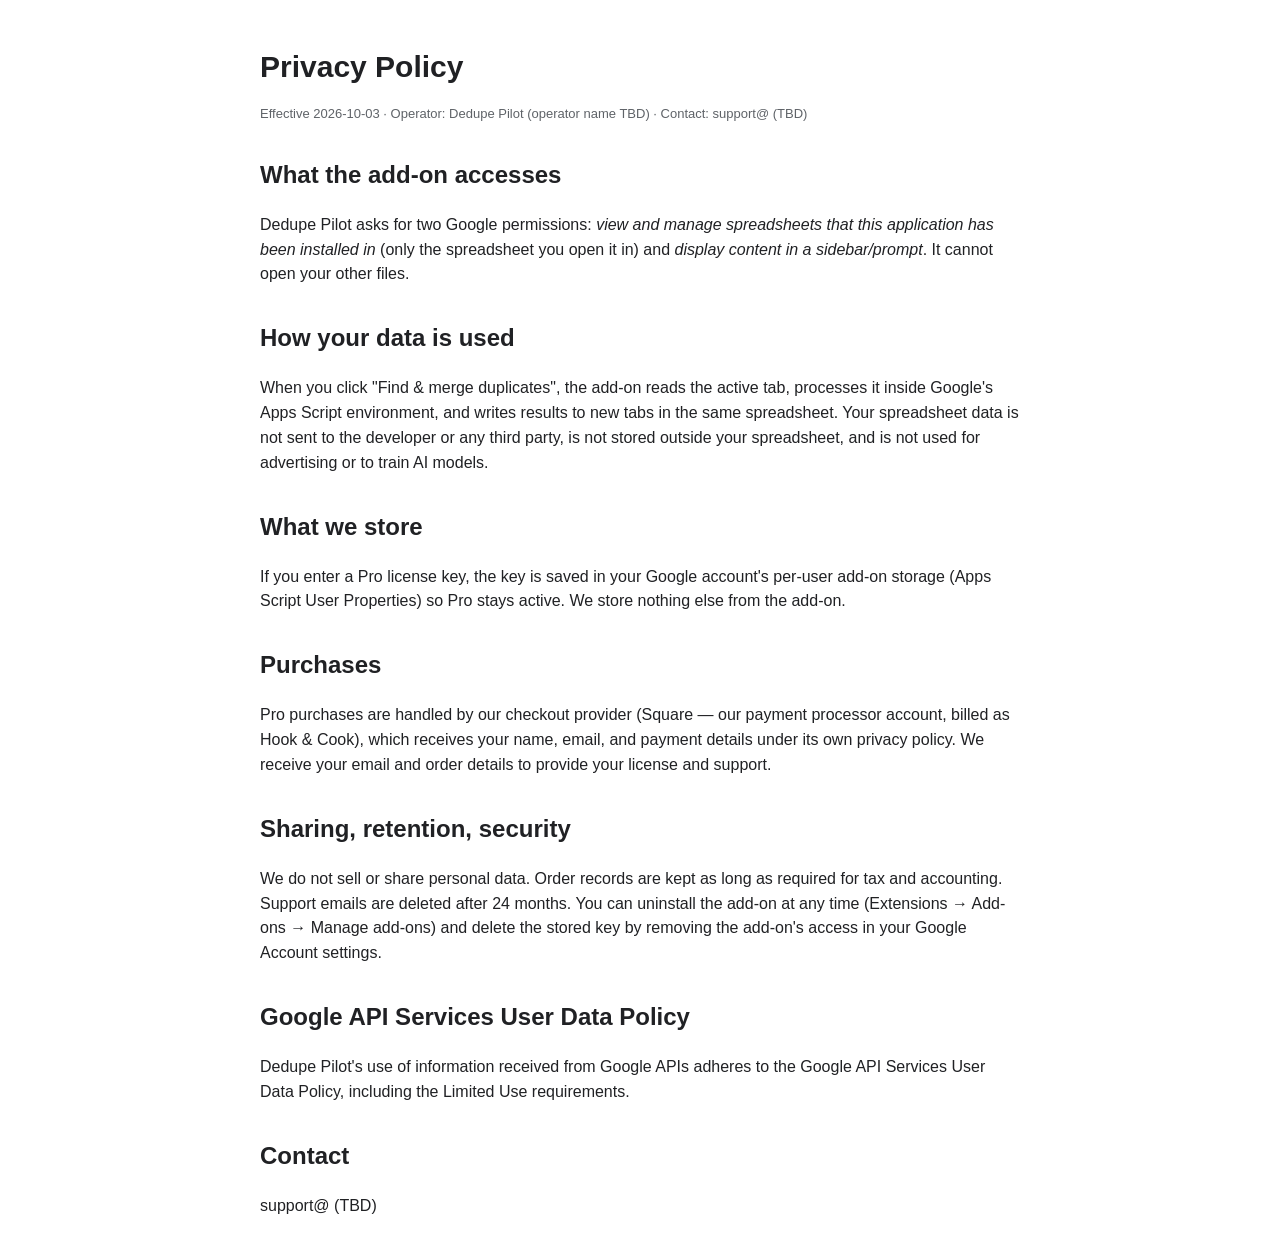
==== privacy.html @ 43d55ecd "Dedupe Pilot website: landing, Pro (Square checkout), privacy, terms, support" ====
<!doctype html><html lang="en"><head><meta charset="utf-8"><title>Dedupe Pilot — Privacy Policy</title><link rel="stylesheet" href="style.css"></head><body>
<h1>Privacy Policy</h1><p class="note">Effective 2026-10-03 · Operator: Dedupe Pilot (operator name TBD) · Contact: support@ (TBD)</p>
<h2>What the add-on accesses</h2>
<p>Dedupe Pilot asks for two Google permissions: <i>view and manage spreadsheets that this application has been installed in</i> (only the spreadsheet you open it in) and <i>display content in a sidebar/prompt</i>. It cannot open your other files.</p>
<h2>How your data is used</h2>
<p>When you click "Find &amp; merge duplicates", the add-on reads the active tab, processes it inside Google's Apps Script environment, and writes results to new tabs in the same spreadsheet. Your spreadsheet data is not sent to the developer or any third party, is not stored outside your spreadsheet, and is not used for advertising or to train AI models.</p>
<h2>What we store</h2>
<p>If you enter a Pro license key, the key is saved in your Google account's per-user add-on storage (Apps Script User Properties) so Pro stays active. We store nothing else from the add-on.</p>
<h2>Purchases</h2>
<p>Pro purchases are handled by our checkout provider (Square — our payment processor account, billed as Hook &amp; Cook), which receives your name, email, and payment details under its own privacy policy. We receive your email and order details to provide your license and support.</p>
<h2>Sharing, retention, security</h2>
<p>We do not sell or share personal data. Order records are kept as long as required for tax and accounting. Support emails are deleted after 24 months. You can uninstall the add-on at any time (Extensions → Add-ons → Manage add-ons) and delete the stored key by removing the add-on's access in your Google Account settings.</p>
<h2>Google API Services User Data Policy</h2>
<p>Dedupe Pilot's use of information received from Google APIs adheres to the Google API Services User Data Policy, including the Limited Use requirements.</p>
<h2>Contact</h2><p>support@ (TBD)</p></body></html>
---- style.css ----
body{font-family:-apple-system,Segoe UI,Roboto,Arial,sans-serif;max-width:760px;margin:0 auto;padding:24px;color:#202124;line-height:1.55}
h1{font-size:30px;margin-bottom:4px} h2{margin-top:32px} .sub{color:#5f6368;font-size:18px;margin-top:0}
.cta{display:inline-block;background:#1a73e8;color:#fff;padding:10px 18px;border-radius:6px;text-decoration:none;font-weight:600}
table{border-collapse:collapse;width:100%} td,th{border:1px solid #dadce0;padding:8px;text-align:left} th{background:#f1f3f4}
.note{color:#5f6368;font-size:13px} footer{margin-top:48px;font-size:13px;color:#5f6368}
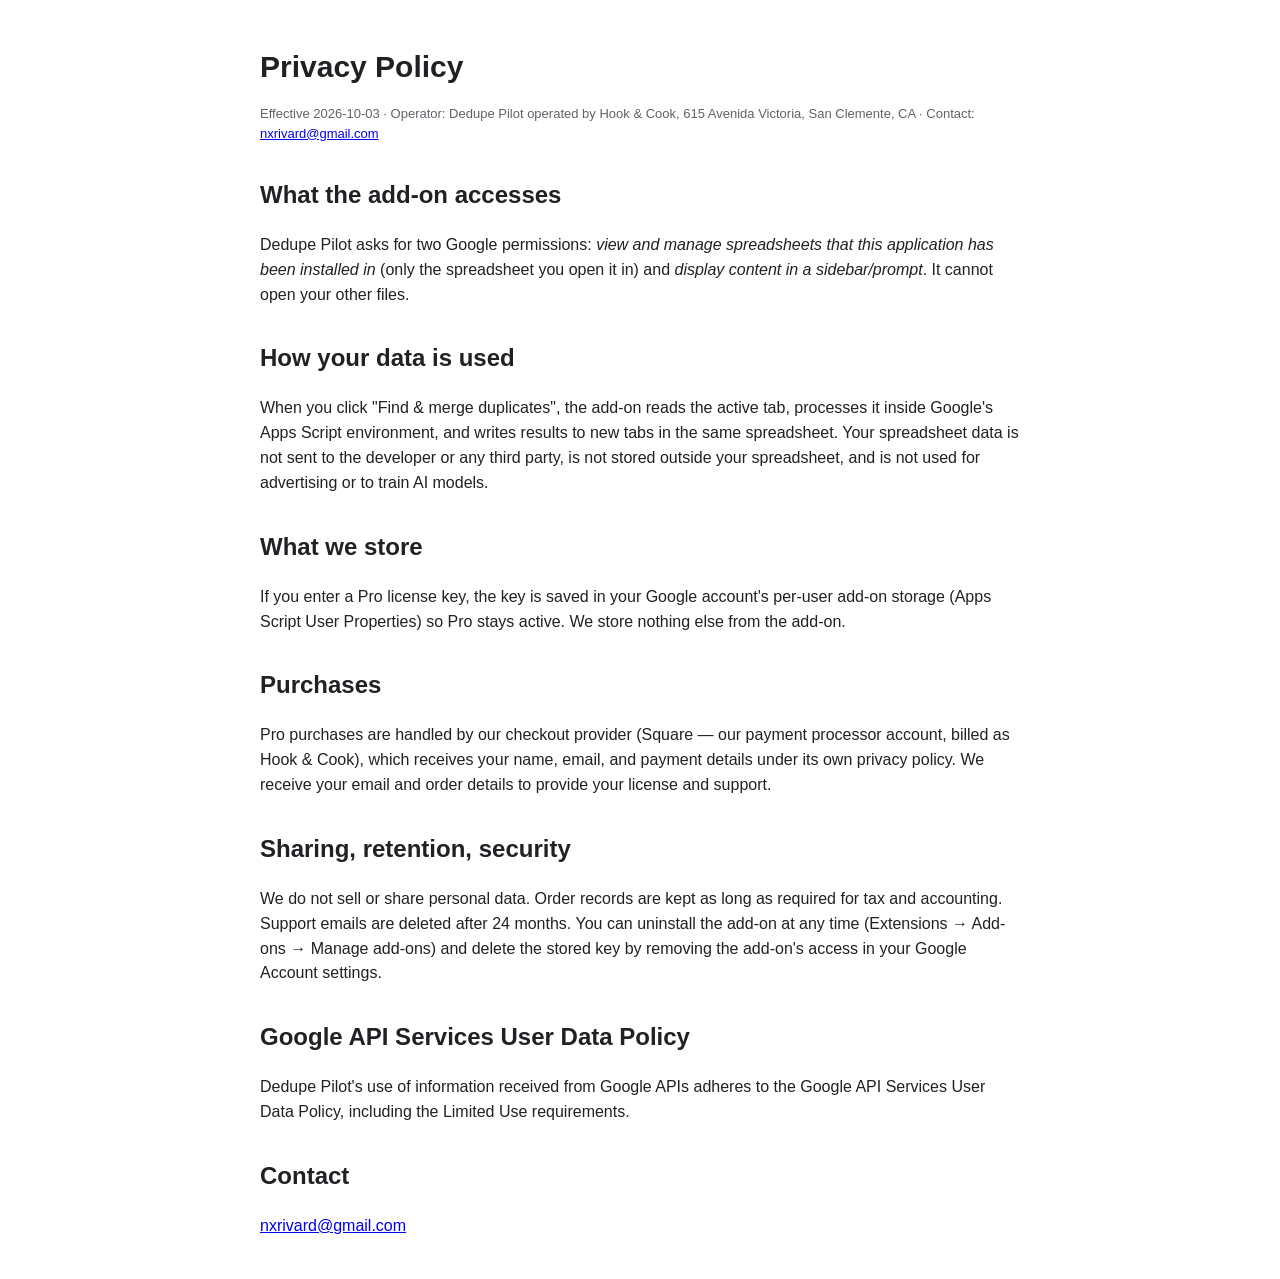
==== commit dd31b7af: "Fill operator and support contact (Hook & Cook; nxrivard@gmail.com)" ====
--- a/privacy.html
+++ b/privacy.html
@@ -1,5 +1,5 @@
 <!doctype html><html lang="en"><head><meta charset="utf-8"><title>Dedupe Pilot — Privacy Policy</title><link rel="stylesheet" href="style.css"></head><body>
-<h1>Privacy Policy</h1><p class="note">Effective 2026-10-03 · Operator: Dedupe Pilot (operator name TBD) · Contact: support@ (TBD)</p>
+<h1>Privacy Policy</h1><p class="note">Effective 2026-10-03 · Operator: Dedupe Pilot operated by Hook &amp; Cook, 615 Avenida Victoria, San Clemente, CA · Contact: <a href="mailto:nxrivard@gmail.com">nxrivard@gmail.com</a></p>
 <h2>What the add-on accesses</h2>
 <p>Dedupe Pilot asks for two Google permissions: <i>view and manage spreadsheets that this application has been installed in</i> (only the spreadsheet you open it in) and <i>display content in a sidebar/prompt</i>. It cannot open your other files.</p>
 <h2>How your data is used</h2>
@@ -12,4 +12,4 @@
 <p>We do not sell or share personal data. Order records are kept as long as required for tax and accounting. Support emails are deleted after 24 months. You can uninstall the add-on at any time (Extensions → Add-ons → Manage add-ons) and delete the stored key by removing the add-on's access in your Google Account settings.</p>
 <h2>Google API Services User Data Policy</h2>
 <p>Dedupe Pilot's use of information received from Google APIs adheres to the Google API Services User Data Policy, including the Limited Use requirements.</p>
-<h2>Contact</h2><p>support@ (TBD)</p></body></html>
+<h2>Contact</h2><p><a href="mailto:nxrivard@gmail.com">nxrivard@gmail.com</a></p></body></html>
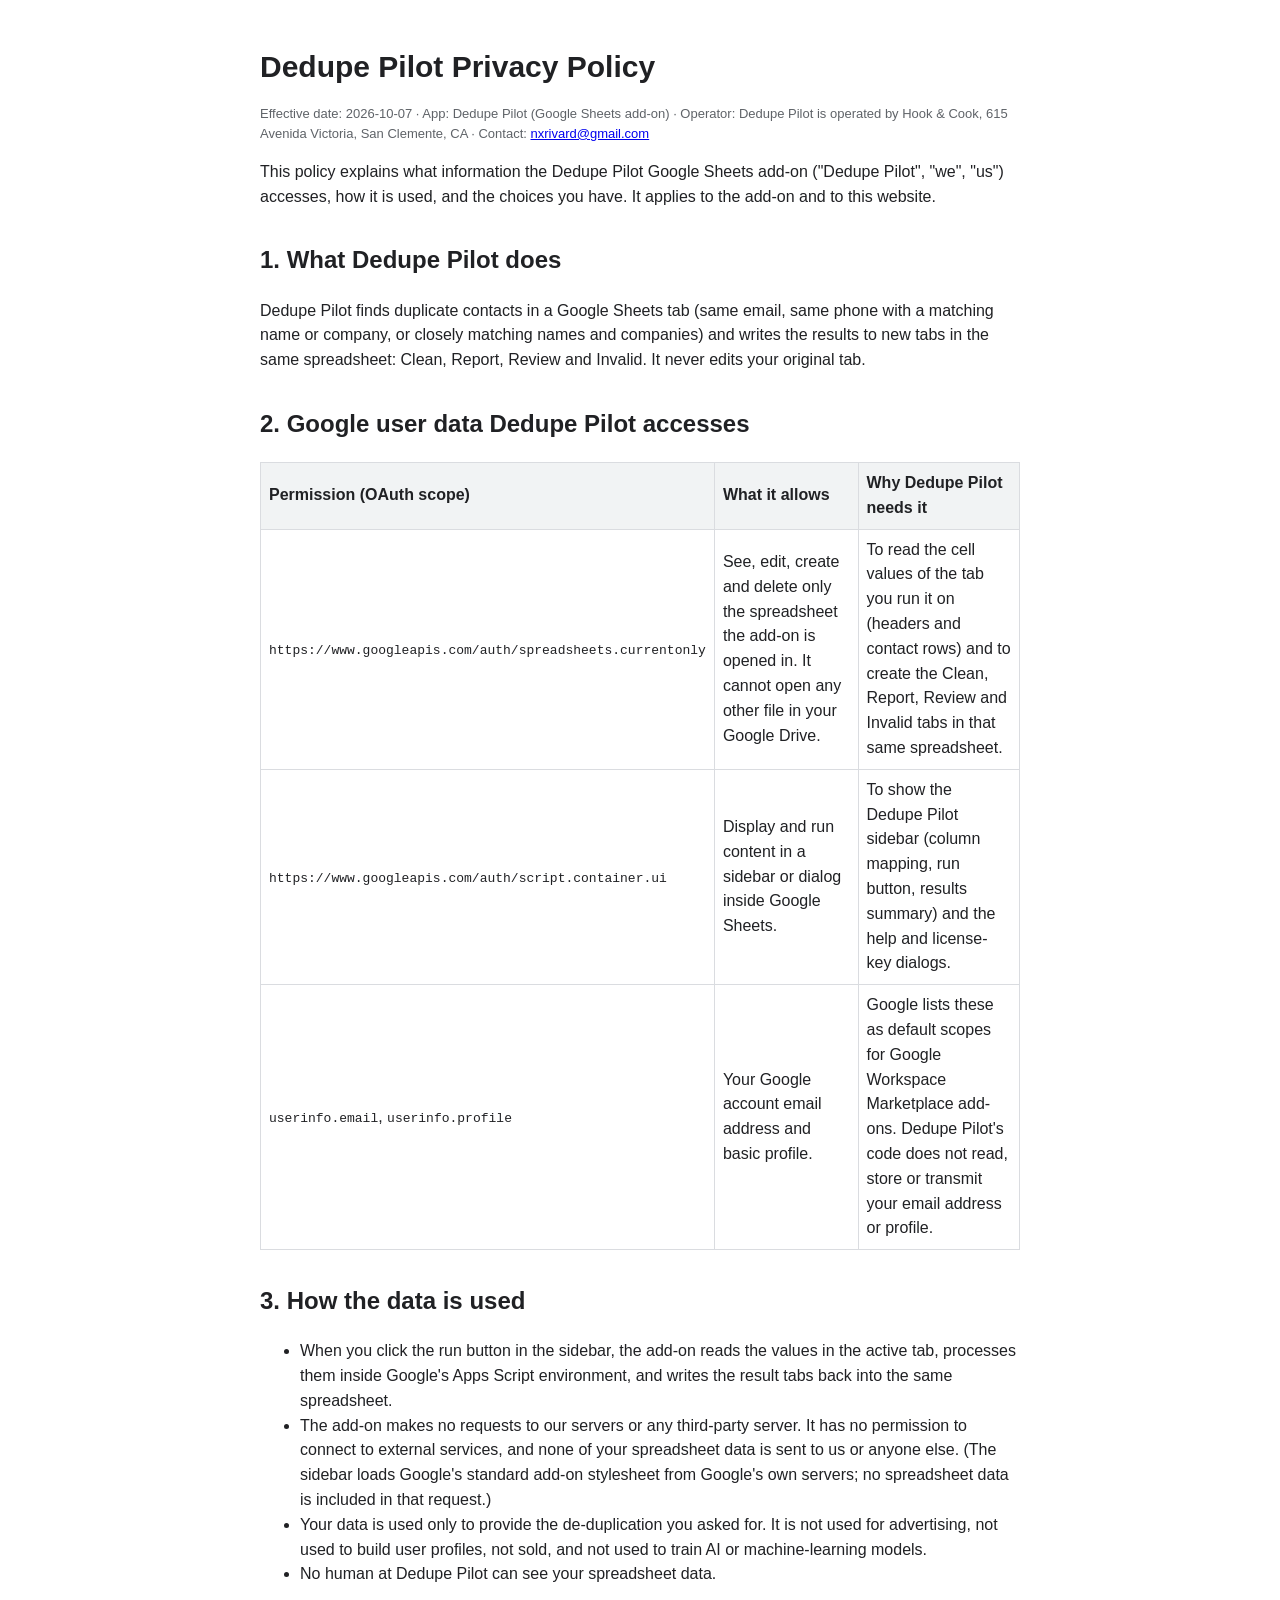
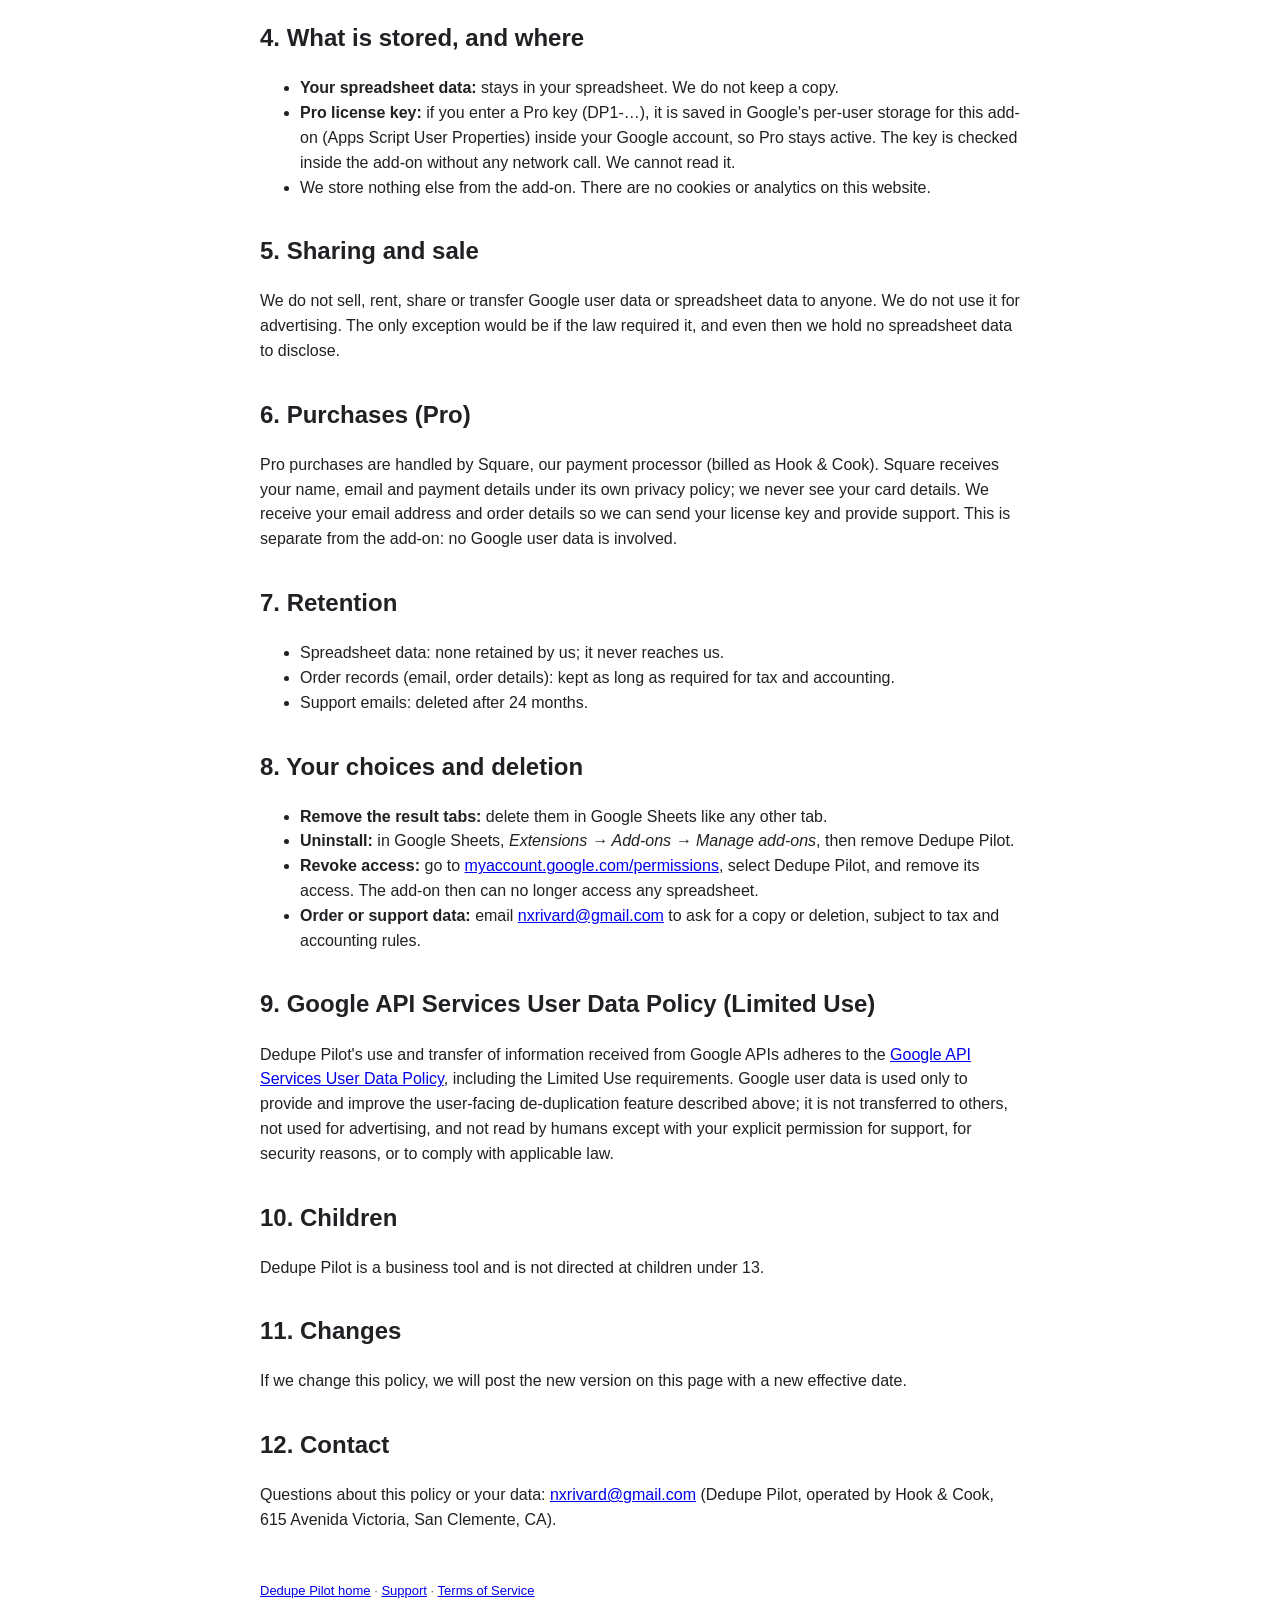
==== commit 0129e6ad: "Home + privacy: clear app purpose, scopes, Limited Use, deletion; remove cross-promo (OAuth branding" ====
--- a/privacy.html
+++ b/privacy.html
@@ -1,15 +1,70 @@
-<!doctype html><html lang="en"><head><meta charset="utf-8"><title>Dedupe Pilot — Privacy Policy</title><link rel="stylesheet" href="style.css"></head><body>
-<h1>Privacy Policy</h1><p class="note">Effective 2026-10-03 · Operator: Dedupe Pilot operated by Hook &amp; Cook, 615 Avenida Victoria, San Clemente, CA · Contact: <a href="mailto:nxrivard@gmail.com">nxrivard@gmail.com</a></p>
-<h2>What the add-on accesses</h2>
-<p>Dedupe Pilot asks for two Google permissions: <i>view and manage spreadsheets that this application has been installed in</i> (only the spreadsheet you open it in) and <i>display content in a sidebar/prompt</i>. It cannot open your other files.</p>
-<h2>How your data is used</h2>
-<p>When you click "Find &amp; merge duplicates", the add-on reads the active tab, processes it inside Google's Apps Script environment, and writes results to new tabs in the same spreadsheet. Your spreadsheet data is not sent to the developer or any third party, is not stored outside your spreadsheet, and is not used for advertising or to train AI models.</p>
-<h2>What we store</h2>
-<p>If you enter a Pro license key, the key is saved in your Google account's per-user add-on storage (Apps Script User Properties) so Pro stays active. We store nothing else from the add-on.</p>
-<h2>Purchases</h2>
-<p>Pro purchases are handled by our checkout provider (Square — our payment processor account, billed as Hook &amp; Cook), which receives your name, email, and payment details under its own privacy policy. We receive your email and order details to provide your license and support.</p>
-<h2>Sharing, retention, security</h2>
-<p>We do not sell or share personal data. Order records are kept as long as required for tax and accounting. Support emails are deleted after 24 months. You can uninstall the add-on at any time (Extensions → Add-ons → Manage add-ons) and delete the stored key by removing the add-on's access in your Google Account settings.</p>
-<h2>Google API Services User Data Policy</h2>
-<p>Dedupe Pilot's use of information received from Google APIs adheres to the Google API Services User Data Policy, including the Limited Use requirements.</p>
-<h2>Contact</h2><p><a href="mailto:nxrivard@gmail.com">nxrivard@gmail.com</a></p></body></html>
+<!doctype html><html lang="en"><head><meta charset="utf-8"><meta name="viewport" content="width=device-width,initial-scale=1">
+<title>Dedupe Pilot: Privacy Policy</title>
+<meta name="description" content="Privacy Policy for Dedupe Pilot, a Google Sheets add-on that finds and merges duplicate contacts in the spreadsheet you open it in.">
+<link rel="canonical" href="https://nxrivard-sudo.github.io/dedupe-pilot/privacy.html">
+<link rel="stylesheet" href="style.css"></head><body>
+<h1>Dedupe Pilot Privacy Policy</h1>
+<p class="note">Effective date: 2026-10-07 · App: Dedupe Pilot (Google Sheets add-on) · Operator: Dedupe Pilot is operated by Hook &amp; Cook, 615 Avenida Victoria, San Clemente, CA · Contact: <a href="mailto:nxrivard@gmail.com">nxrivard@gmail.com</a></p>
+
+<p>This policy explains what information the Dedupe Pilot Google Sheets add-on ("Dedupe Pilot", "we", "us") accesses, how it is used, and the choices you have. It applies to the add-on and to this website.</p>
+
+<h2>1. What Dedupe Pilot does</h2>
+<p>Dedupe Pilot finds duplicate contacts in a Google Sheets tab (same email, same phone with a matching name or company, or closely matching names and companies) and writes the results to new tabs in the same spreadsheet: Clean, Report, Review and Invalid. It never edits your original tab.</p>
+
+<h2>2. Google user data Dedupe Pilot accesses</h2>
+<table>
+<tr><th>Permission (OAuth scope)</th><th>What it allows</th><th>Why Dedupe Pilot needs it</th></tr>
+<tr><td><code>https://www.googleapis.com/auth/spreadsheets.currentonly</code></td><td>See, edit, create and delete only the spreadsheet the add-on is opened in. It cannot open any other file in your Google Drive.</td><td>To read the cell values of the tab you run it on (headers and contact rows) and to create the Clean, Report, Review and Invalid tabs in that same spreadsheet.</td></tr>
+<tr><td><code>https://www.googleapis.com/auth/script.container.ui</code></td><td>Display and run content in a sidebar or dialog inside Google Sheets.</td><td>To show the Dedupe Pilot sidebar (column mapping, run button, results summary) and the help and license-key dialogs.</td></tr>
+<tr><td><code>userinfo.email</code>, <code>userinfo.profile</code></td><td>Your Google account email address and basic profile.</td><td>Google lists these as default scopes for Google Workspace Marketplace add-ons. Dedupe Pilot's code does not read, store or transmit your email address or profile.</td></tr>
+</table>
+
+<h2>3. How the data is used</h2>
+<ul>
+<li>When you click the run button in the sidebar, the add-on reads the values in the active tab, processes them inside Google's Apps Script environment, and writes the result tabs back into the same spreadsheet.</li>
+<li>The add-on makes no requests to our servers or any third-party server. It has no permission to connect to external services, and none of your spreadsheet data is sent to us or anyone else. (The sidebar loads Google's standard add-on stylesheet from Google's own servers; no spreadsheet data is included in that request.)</li>
+<li>Your data is used only to provide the de-duplication you asked for. It is not used for advertising, not used to build user profiles, not sold, and not used to train AI or machine-learning models.</li>
+<li>No human at Dedupe Pilot can see your spreadsheet data.</li>
+</ul>
+
+<h2>4. What is stored, and where</h2>
+<ul>
+<li><b>Your spreadsheet data:</b> stays in your spreadsheet. We do not keep a copy.</li>
+<li><b>Pro license key:</b> if you enter a Pro key (DP1-…), it is saved in Google's per-user storage for this add-on (Apps Script User Properties) inside your Google account, so Pro stays active. The key is checked inside the add-on without any network call. We cannot read it.</li>
+<li>We store nothing else from the add-on. There are no cookies or analytics on this website.</li>
+</ul>
+
+<h2>5. Sharing and sale</h2>
+<p>We do not sell, rent, share or transfer Google user data or spreadsheet data to anyone. We do not use it for advertising. The only exception would be if the law required it, and even then we hold no spreadsheet data to disclose.</p>
+
+<h2>6. Purchases (Pro)</h2>
+<p>Pro purchases are handled by Square, our payment processor (billed as Hook &amp; Cook). Square receives your name, email and payment details under its own privacy policy; we never see your card details. We receive your email address and order details so we can send your license key and provide support. This is separate from the add-on: no Google user data is involved.</p>
+
+<h2>7. Retention</h2>
+<ul>
+<li>Spreadsheet data: none retained by us; it never reaches us.</li>
+<li>Order records (email, order details): kept as long as required for tax and accounting.</li>
+<li>Support emails: deleted after 24 months.</li>
+</ul>
+
+<h2>8. Your choices and deletion</h2>
+<ul>
+<li><b>Remove the result tabs:</b> delete them in Google Sheets like any other tab.</li>
+<li><b>Uninstall:</b> in Google Sheets, <i>Extensions → Add-ons → Manage add-ons</i>, then remove Dedupe Pilot.</li>
+<li><b>Revoke access:</b> go to <a href="https://myaccount.google.com/permissions" rel="noopener">myaccount.google.com/permissions</a>, select Dedupe Pilot, and remove its access. The add-on then can no longer access any spreadsheet.</li>
+<li><b>Order or support data:</b> email <a href="mailto:nxrivard@gmail.com">nxrivard@gmail.com</a> to ask for a copy or deletion, subject to tax and accounting rules.</li>
+</ul>
+
+<h2>9. Google API Services User Data Policy (Limited Use)</h2>
+<p>Dedupe Pilot's use and transfer of information received from Google APIs adheres to the <a href="https://developers.google.com/terms/api-services-user-data-policy" rel="noopener">Google API Services User Data Policy</a>, including the Limited Use requirements. Google user data is used only to provide and improve the user-facing de-duplication feature described above; it is not transferred to others, not used for advertising, and not read by humans except with your explicit permission for support, for security reasons, or to comply with applicable law.</p>
+
+<h2>10. Children</h2>
+<p>Dedupe Pilot is a business tool and is not directed at children under 13.</p>
+
+<h2>11. Changes</h2>
+<p>If we change this policy, we will post the new version on this page with a new effective date.</p>
+
+<h2>12. Contact</h2>
+<p>Questions about this policy or your data: <a href="mailto:nxrivard@gmail.com">nxrivard@gmail.com</a> (Dedupe Pilot, operated by Hook &amp; Cook, 615 Avenida Victoria, San Clemente, CA).</p>
+<footer><a href="index.html">Dedupe Pilot home</a> · <a href="support.html">Support</a> · <a href="terms.html">Terms of Service</a></footer>
+</body></html>
